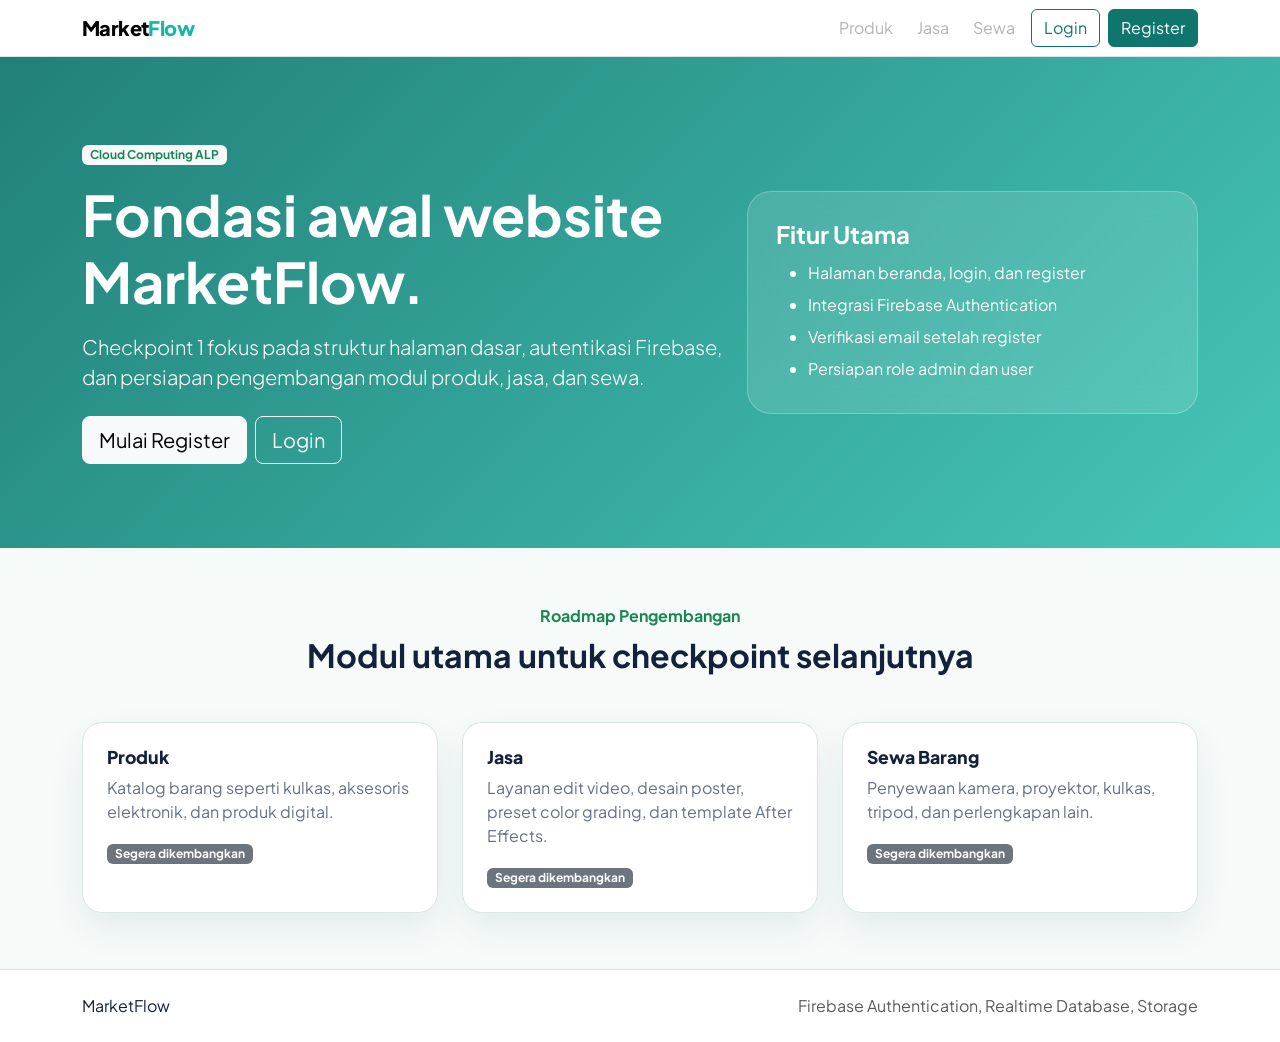
==== index.html @ 47ba7b25 "checkpoint 1" ====
<!doctype html>
<html lang="id">
  <head>
    <meta charset="utf-8">
    <meta name="viewport" content="width=device-width, initial-scale=1">
    <title>MarketFlow - Marketplace Produk, Jasa, dan Sewa</title>
    <link href="https://cdn.jsdelivr.net/npm/bootstrap@5.3.3/dist/css/bootstrap.min.css" rel="stylesheet">
    <link rel="preconnect" href="https://fonts.googleapis.com">
    <link rel="preconnect" href="https://fonts.gstatic.com" crossorigin>
    <link href="https://fonts.googleapis.com/css2?family=Plus+Jakarta+Sans:wght@400;500;600;700;800&display=swap" rel="stylesheet">
    <link rel="stylesheet" href="assets/css/style.css">
  </head>
  <body>
    <nav class="navbar navbar-expand-lg bg-white border-bottom sticky-top">
      <div class="container">
        <a class="navbar-brand" href="index.html">Market<span class="brand-dot">Flow</span></a>
        <button class="navbar-toggler" type="button" data-bs-toggle="collapse" data-bs-target="#mainNav">
          <span class="navbar-toggler-icon"></span>
        </button>
        <div class="collapse navbar-collapse" id="mainNav">
          <ul class="navbar-nav ms-auto align-items-lg-center gap-lg-2">
            <li class="nav-item"><a class="nav-link disabled" href="#">Produk</a></li>
            <li class="nav-item"><a class="nav-link disabled" href="#">Jasa</a></li>
            <li class="nav-item"><a class="nav-link disabled" href="#">Sewa</a></li>
            <li class="nav-item"><a class="btn btn-outline-success" href="pages/login.html">Login</a></li>
            <li class="nav-item"><a class="btn btn-success" href="pages/register.html">Register</a></li>
          </ul>
        </div>
      </div>
    </nav>

    <header class="hero-section">
      <div class="container">
        <div class="row align-items-center g-4">
          <div class="col-lg-7">
            <span class="badge text-bg-light text-success mb-3">Cloud Computing ALP</span>
            <h1 class="display-4 fw-bold">Fondasi awal website MarketFlow.</h1>
            <p class="lead mt-3">Checkpoint 1 fokus pada struktur halaman dasar, autentikasi Firebase, dan persiapan pengembangan modul produk, jasa, dan sewa.</p>
            <div class="d-flex flex-wrap gap-2 mt-4">
              <a class="btn btn-light btn-lg" href="pages/register.html">Mulai Register</a>
              <a class="btn btn-outline-light btn-lg" href="pages/login.html">Login</a>
            </div>
          </div>
          <div class="col-lg-5">
            <div class="hero-card">
              <h2 class="h4 fw-bold">Fitur Utama</h2>
              <ul class="mb-0 lh-lg">
                <li>Halaman beranda, login, dan register</li>
                <li>Integrasi Firebase Authentication</li>
                <li>Verifikasi email setelah register</li>
                <li>Persiapan role admin dan user</li>
              </ul>
            </div>
          </div>
        </div>
      </div>
    </header>

    <main class="section-pad">
      <div class="container">
        <div class="text-center mb-5">
          <p class="text-success fw-bold mb-2">Roadmap Pengembangan</p>
          <h2 class="fw-bold">Modul utama untuk checkpoint selanjutnya</h2>
        </div>
        <div class="row g-4">
          <div class="col-md-4">
            <article class="feature-card h-100">
              <h3>Produk</h3>
              <p>Katalog barang seperti kulkas, aksesoris elektronik, dan produk digital.</p>
              <span class="badge text-bg-secondary">Segera dikembangkan</span>
            </article>
          </div>
          <div class="col-md-4">
            <article class="feature-card h-100">
              <h3>Jasa</h3>
              <p>Layanan edit video, desain poster, preset color grading, dan template After Effects.</p>
              <span class="badge text-bg-secondary">Segera dikembangkan</span>
            </article>
          </div>
          <div class="col-md-4">
            <article class="feature-card h-100">
              <h3>Sewa Barang</h3>
              <p>Penyewaan kamera, proyektor, kulkas, tripod, dan perlengkapan lain.</p>
              <span class="badge text-bg-secondary">Segera dikembangkan</span>
            </article>
          </div>
        </div>
      </div>
    </main>

    <footer class="border-top bg-white py-4">
      <div class="container d-flex flex-wrap justify-content-between gap-2">
        <span>MarketFlow</span>
        <span class="text-muted">Firebase Authentication, Realtime Database, Storage</span>
      </div>
    </footer>

    <script src="https://cdn.jsdelivr.net/npm/bootstrap@5.3.3/dist/js/bootstrap.bundle.min.js"></script>
  </body>
</html>
---- assets/css/style.css ----
:root {
  --mf-primary: #0f766e;
  --mf-primary-dark: #0b4f4a;
  --mf-accent: #14b8a6;
  --mf-bg: #f6fbfa;
  --mf-ink: #14213d;
  --mf-muted: #667085;
  --mf-line: #d9e6e3;
  --mf-card: #ffffff;
}

body {
  min-height: 100vh;
  background: var(--mf-bg);
  color: var(--mf-ink);
  font-family: "Plus Jakarta Sans", system-ui, sans-serif;
}

.navbar-brand {
  font-weight: 800;
  letter-spacing: -0.03em;
}

.brand-dot {
  color: var(--mf-accent);
}

.hero-section {
  padding: 84px 0;
  background:
    linear-gradient(135deg, rgba(15, 118, 110, 0.92), rgba(20, 184, 166, 0.78)),
    url("https://images.unsplash.com/photo-1556742502-ec7c0e9f34b1?auto=format&fit=crop&w=1600&q=80") center/cover;
  color: #fff;
}

.hero-card {
  border: 1px solid rgba(255, 255, 255, 0.25);
  border-radius: 24px;
  padding: 28px;
  background: rgba(255, 255, 255, 0.12);
  backdrop-filter: blur(12px);
}

.section-pad {
  padding: 56px 0;
}

.page-title {
  padding: 48px 0 28px;
}

.feature-card,
.market-card,
.data-card,
.empty-card,
.auth-card,
.stat-card {
  border: 1px solid var(--mf-line);
  border-radius: 20px;
  background: var(--mf-card);
  box-shadow: 0 16px 36px rgba(20, 33, 61, 0.07);
}

.feature-card,
.market-card,
.auth-card,
.stat-card {
  padding: 24px;
}

.feature-card h3,
.market-card h3,
.data-card h3 {
  font-size: 1.1rem;
  font-weight: 800;
}

.market-card {
  display: flex;
  min-height: 100%;
  flex-direction: column;
  gap: 12px;
}

.market-card__icon {
  display: grid;
  width: 52px;
  height: 52px;
  place-items: center;
  border-radius: 16px;
  background: rgba(20, 184, 166, 0.15);
  color: var(--mf-primary);
  font-weight: 800;
  text-transform: uppercase;
}

.market-card p,
.data-card p,
.feature-card p {
  color: var(--mf-muted);
}

.order-box {
  margin-top: auto;
  padding-top: 12px;
  border-top: 1px solid var(--mf-line);
}

.data-card {
  display: flex;
  justify-content: space-between;
  gap: 20px;
  padding: 20px;
  margin-bottom: 14px;
}

.data-card__actions {
  display: flex;
  min-width: 160px;
  flex-direction: column;
  gap: 10px;
}

.empty-card {
  padding: 24px;
  color: var(--mf-muted);
  text-align: center;
}

.auth-shell {
  min-height: calc(100vh - 64px);
  display: grid;
  place-items: center;
  padding: 48px 0;
}

.auth-card {
  width: min(100%, 480px);
}

.btn-success,
.bg-success {
  background-color: var(--mf-primary) !important;
  border-color: var(--mf-primary) !important;
}

.btn-outline-success {
  color: var(--mf-primary);
  border-color: var(--mf-primary);
}

.btn-outline-success:hover {
  background: var(--mf-primary);
  border-color: var(--mf-primary);
}

.admin-sidebar {
  position: sticky;
  top: 80px;
}

.admin-link {
  display: block;
  margin-bottom: 10px;
  padding: 12px 14px;
  border-radius: 12px;
  color: var(--mf-ink);
  text-decoration: none;
}

.admin-link:hover,
.admin-link.active {
  background: rgba(20, 184, 166, 0.14);
  color: var(--mf-primary-dark);
}

@media (max-width: 768px) {
  .hero-section {
    padding: 56px 0;
  }

  .data-card {
    flex-direction: column;
  }

  .data-card__actions {
    min-width: 100%;
  }
}
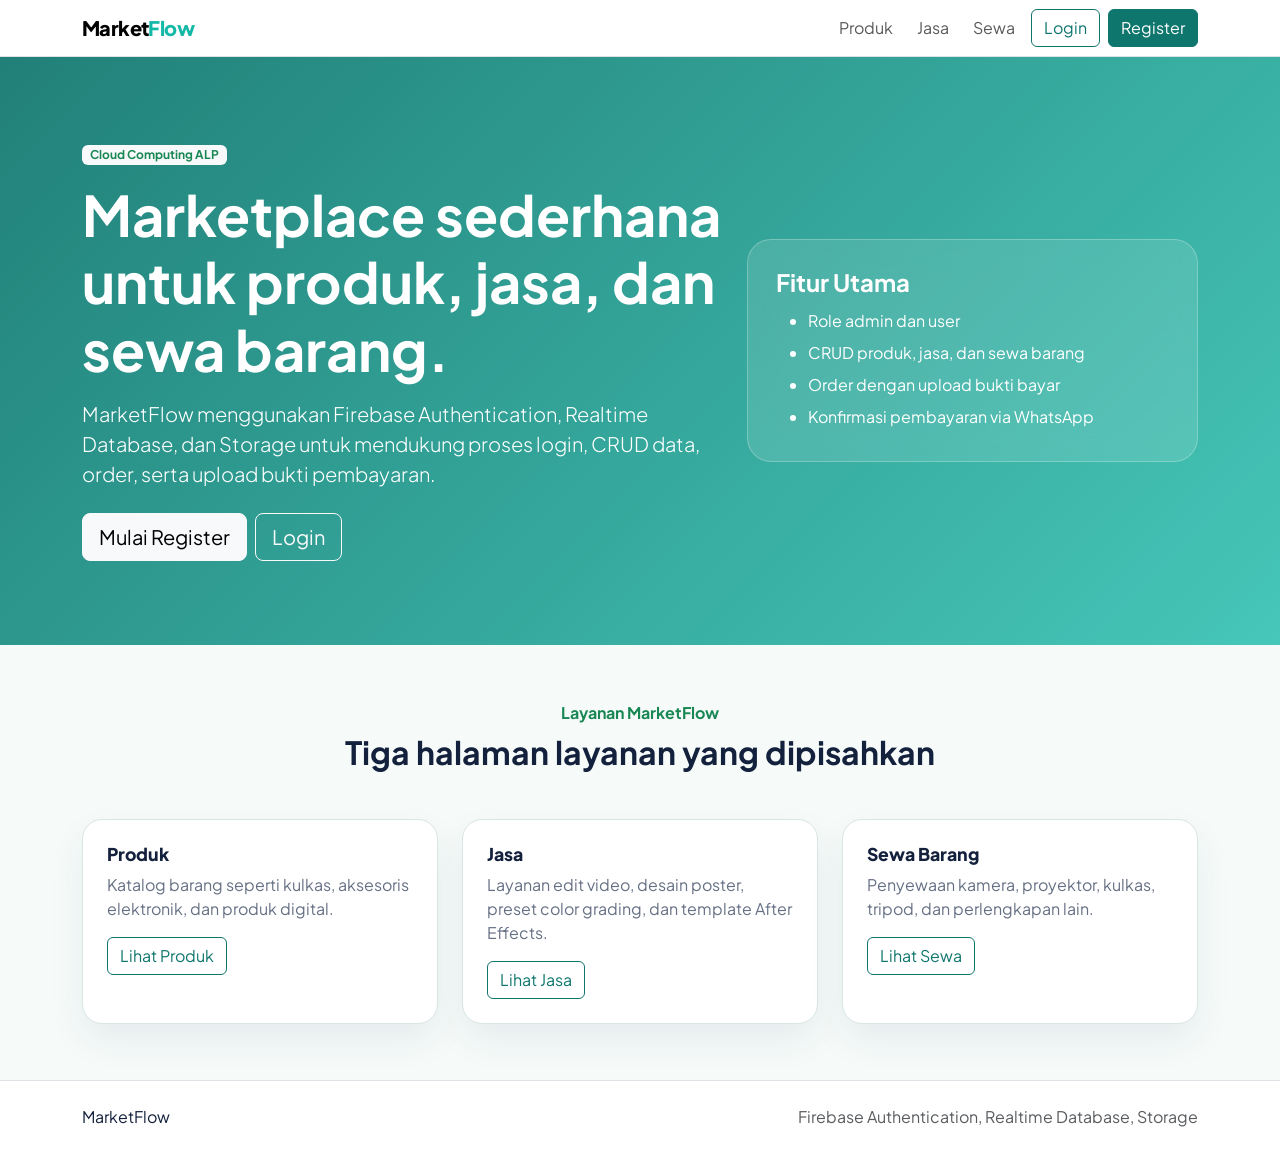
==== commit 772396e7: "checkpoint 2" ====
--- a/index.html
+++ b/index.html
@@ -19,9 +19,9 @@
         </button>
         <div class="collapse navbar-collapse" id="mainNav">
           <ul class="navbar-nav ms-auto align-items-lg-center gap-lg-2">
-            <li class="nav-item"><a class="nav-link disabled" href="#">Produk</a></li>
-            <li class="nav-item"><a class="nav-link disabled" href="#">Jasa</a></li>
-            <li class="nav-item"><a class="nav-link disabled" href="#">Sewa</a></li>
+            <li class="nav-item"><a class="nav-link" href="pages/produk.html">Produk</a></li>
+            <li class="nav-item"><a class="nav-link" href="pages/jasa.html">Jasa</a></li>
+            <li class="nav-item"><a class="nav-link" href="pages/sewa.html">Sewa</a></li>
             <li class="nav-item"><a class="btn btn-outline-success" href="pages/login.html">Login</a></li>
             <li class="nav-item"><a class="btn btn-success" href="pages/register.html">Register</a></li>
           </ul>
@@ -34,8 +34,8 @@
         <div class="row align-items-center g-4">
           <div class="col-lg-7">
             <span class="badge text-bg-light text-success mb-3">Cloud Computing ALP</span>
-            <h1 class="display-4 fw-bold">Fondasi awal website MarketFlow.</h1>
-            <p class="lead mt-3">Checkpoint 1 fokus pada struktur halaman dasar, autentikasi Firebase, dan persiapan pengembangan modul produk, jasa, dan sewa.</p>
+            <h1 class="display-4 fw-bold">Marketplace sederhana untuk produk, jasa, dan sewa barang.</h1>
+            <p class="lead mt-3">MarketFlow menggunakan Firebase Authentication, Realtime Database, dan Storage untuk mendukung proses login, CRUD data, order, serta upload bukti pembayaran.</p>
             <div class="d-flex flex-wrap gap-2 mt-4">
               <a class="btn btn-light btn-lg" href="pages/register.html">Mulai Register</a>
               <a class="btn btn-outline-light btn-lg" href="pages/login.html">Login</a>
@@ -45,10 +45,10 @@
             <div class="hero-card">
               <h2 class="h4 fw-bold">Fitur Utama</h2>
               <ul class="mb-0 lh-lg">
-                <li>Halaman beranda, login, dan register</li>
-                <li>Integrasi Firebase Authentication</li>
-                <li>Verifikasi email setelah register</li>
-                <li>Persiapan role admin dan user</li>
+                <li>Role admin dan user</li>
+                <li>CRUD produk, jasa, dan sewa barang</li>
+                <li>Order dengan upload bukti bayar</li>
+                <li>Konfirmasi pembayaran via WhatsApp</li>
               </ul>
             </div>
           </div>
@@ -59,29 +59,29 @@
     <main class="section-pad">
       <div class="container">
         <div class="text-center mb-5">
-          <p class="text-success fw-bold mb-2">Roadmap Pengembangan</p>
-          <h2 class="fw-bold">Modul utama untuk checkpoint selanjutnya</h2>
+          <p class="text-success fw-bold mb-2">Layanan MarketFlow</p>
+          <h2 class="fw-bold">Tiga halaman layanan yang dipisahkan</h2>
         </div>
         <div class="row g-4">
           <div class="col-md-4">
             <article class="feature-card h-100">
               <h3>Produk</h3>
               <p>Katalog barang seperti kulkas, aksesoris elektronik, dan produk digital.</p>
-              <span class="badge text-bg-secondary">Segera dikembangkan</span>
+              <a class="btn btn-outline-success" href="pages/produk.html">Lihat Produk</a>
             </article>
           </div>
           <div class="col-md-4">
             <article class="feature-card h-100">
               <h3>Jasa</h3>
               <p>Layanan edit video, desain poster, preset color grading, dan template After Effects.</p>
-              <span class="badge text-bg-secondary">Segera dikembangkan</span>
+              <a class="btn btn-outline-success" href="pages/jasa.html">Lihat Jasa</a>
             </article>
           </div>
           <div class="col-md-4">
             <article class="feature-card h-100">
               <h3>Sewa Barang</h3>
               <p>Penyewaan kamera, proyektor, kulkas, tripod, dan perlengkapan lain.</p>
-              <span class="badge text-bg-secondary">Segera dikembangkan</span>
+              <a class="btn btn-outline-success" href="pages/sewa.html">Lihat Sewa</a>
             </article>
           </div>
         </div>
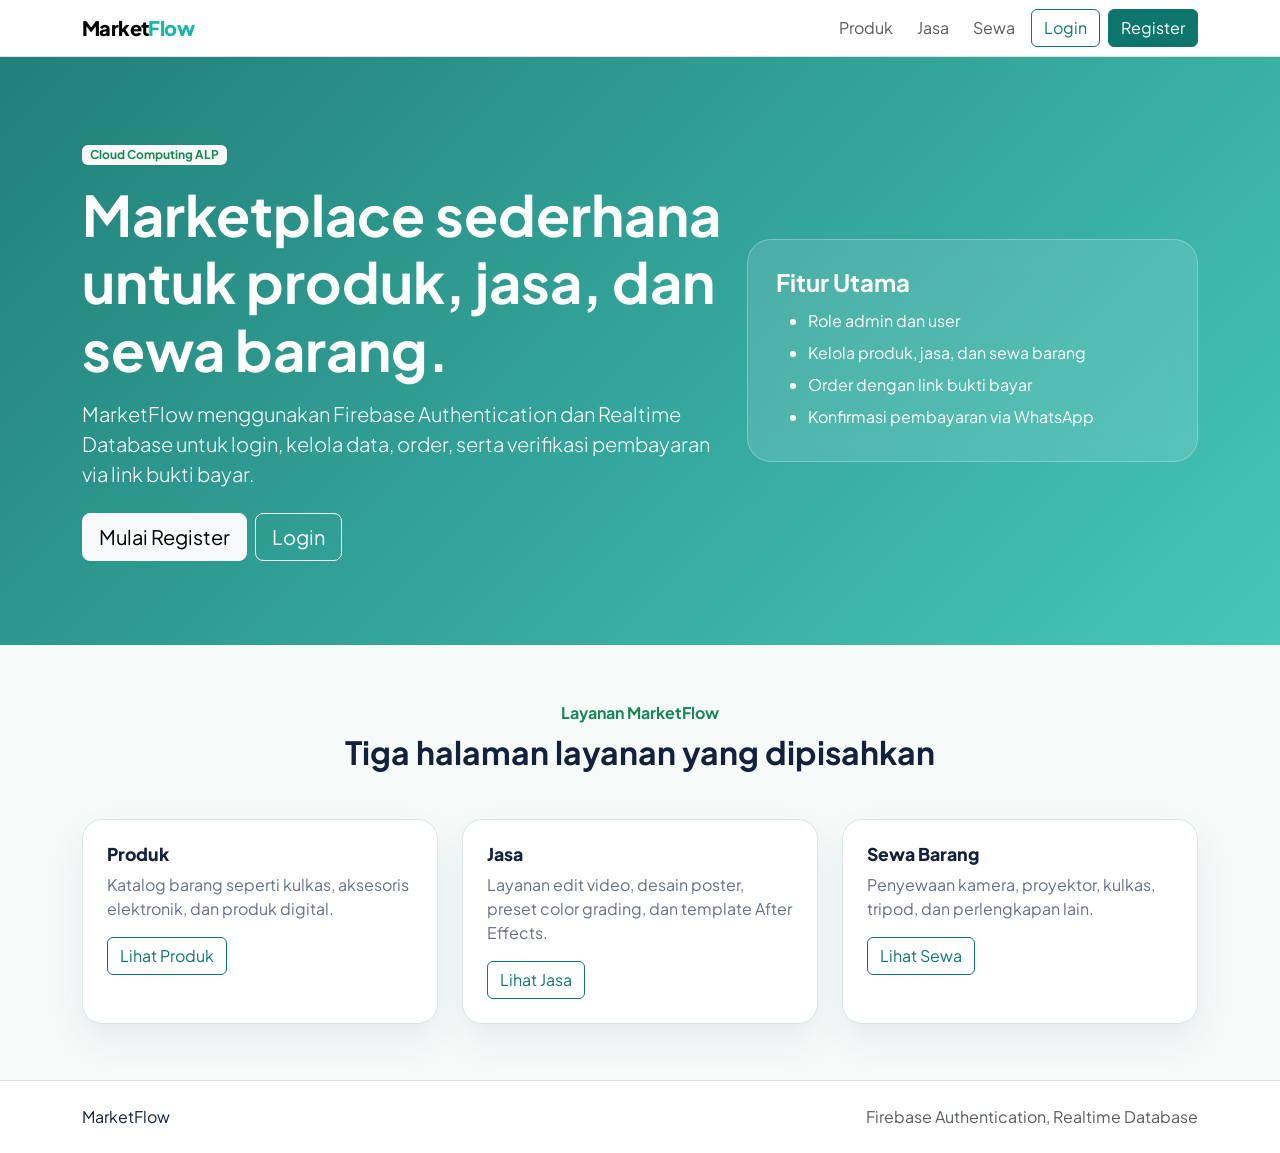
==== commit b948300e: "checkpoint 3" ====
--- a/index.html
+++ b/index.html
@@ -35,7 +35,7 @@
           <div class="col-lg-7">
             <span class="badge text-bg-light text-success mb-3">Cloud Computing ALP</span>
             <h1 class="display-4 fw-bold">Marketplace sederhana untuk produk, jasa, dan sewa barang.</h1>
-            <p class="lead mt-3">MarketFlow menggunakan Firebase Authentication, Realtime Database, dan Storage untuk mendukung proses login, CRUD data, order, serta upload bukti pembayaran.</p>
+            <p class="lead mt-3">MarketFlow menggunakan Firebase Authentication dan Realtime Database untuk login, kelola data, order, serta verifikasi pembayaran via link bukti bayar.</p>
             <div class="d-flex flex-wrap gap-2 mt-4">
               <a class="btn btn-light btn-lg" href="pages/register.html">Mulai Register</a>
               <a class="btn btn-outline-light btn-lg" href="pages/login.html">Login</a>
@@ -46,8 +46,8 @@
               <h2 class="h4 fw-bold">Fitur Utama</h2>
               <ul class="mb-0 lh-lg">
                 <li>Role admin dan user</li>
-                <li>CRUD produk, jasa, dan sewa barang</li>
-                <li>Order dengan upload bukti bayar</li>
+                <li>Kelola produk, jasa, dan sewa barang</li>
+                <li>Order dengan link bukti bayar</li>
                 <li>Konfirmasi pembayaran via WhatsApp</li>
               </ul>
             </div>
@@ -91,7 +91,7 @@
     <footer class="border-top bg-white py-4">
       <div class="container d-flex flex-wrap justify-content-between gap-2">
         <span>MarketFlow</span>
-        <span class="text-muted">Firebase Authentication, Realtime Database, Storage</span>
+        <span class="text-muted">Firebase Authentication, Realtime Database</span>
       </div>
     </footer>
 
--- a/assets/css/style.css
+++ b/assets/css/style.css
@@ -100,6 +100,11 @@
   color: var(--mf-muted);
 }
 
+.data-card small {
+  display: block;
+  color: var(--mf-muted);
+}
+
 .order-box {
   margin-top: auto;
   padding-top: 12px;
@@ -119,6 +124,10 @@
   min-width: 160px;
   flex-direction: column;
   gap: 10px;
+}
+
+.data-card textarea {
+  min-height: 74px;
 }
 
 .empty-card {
